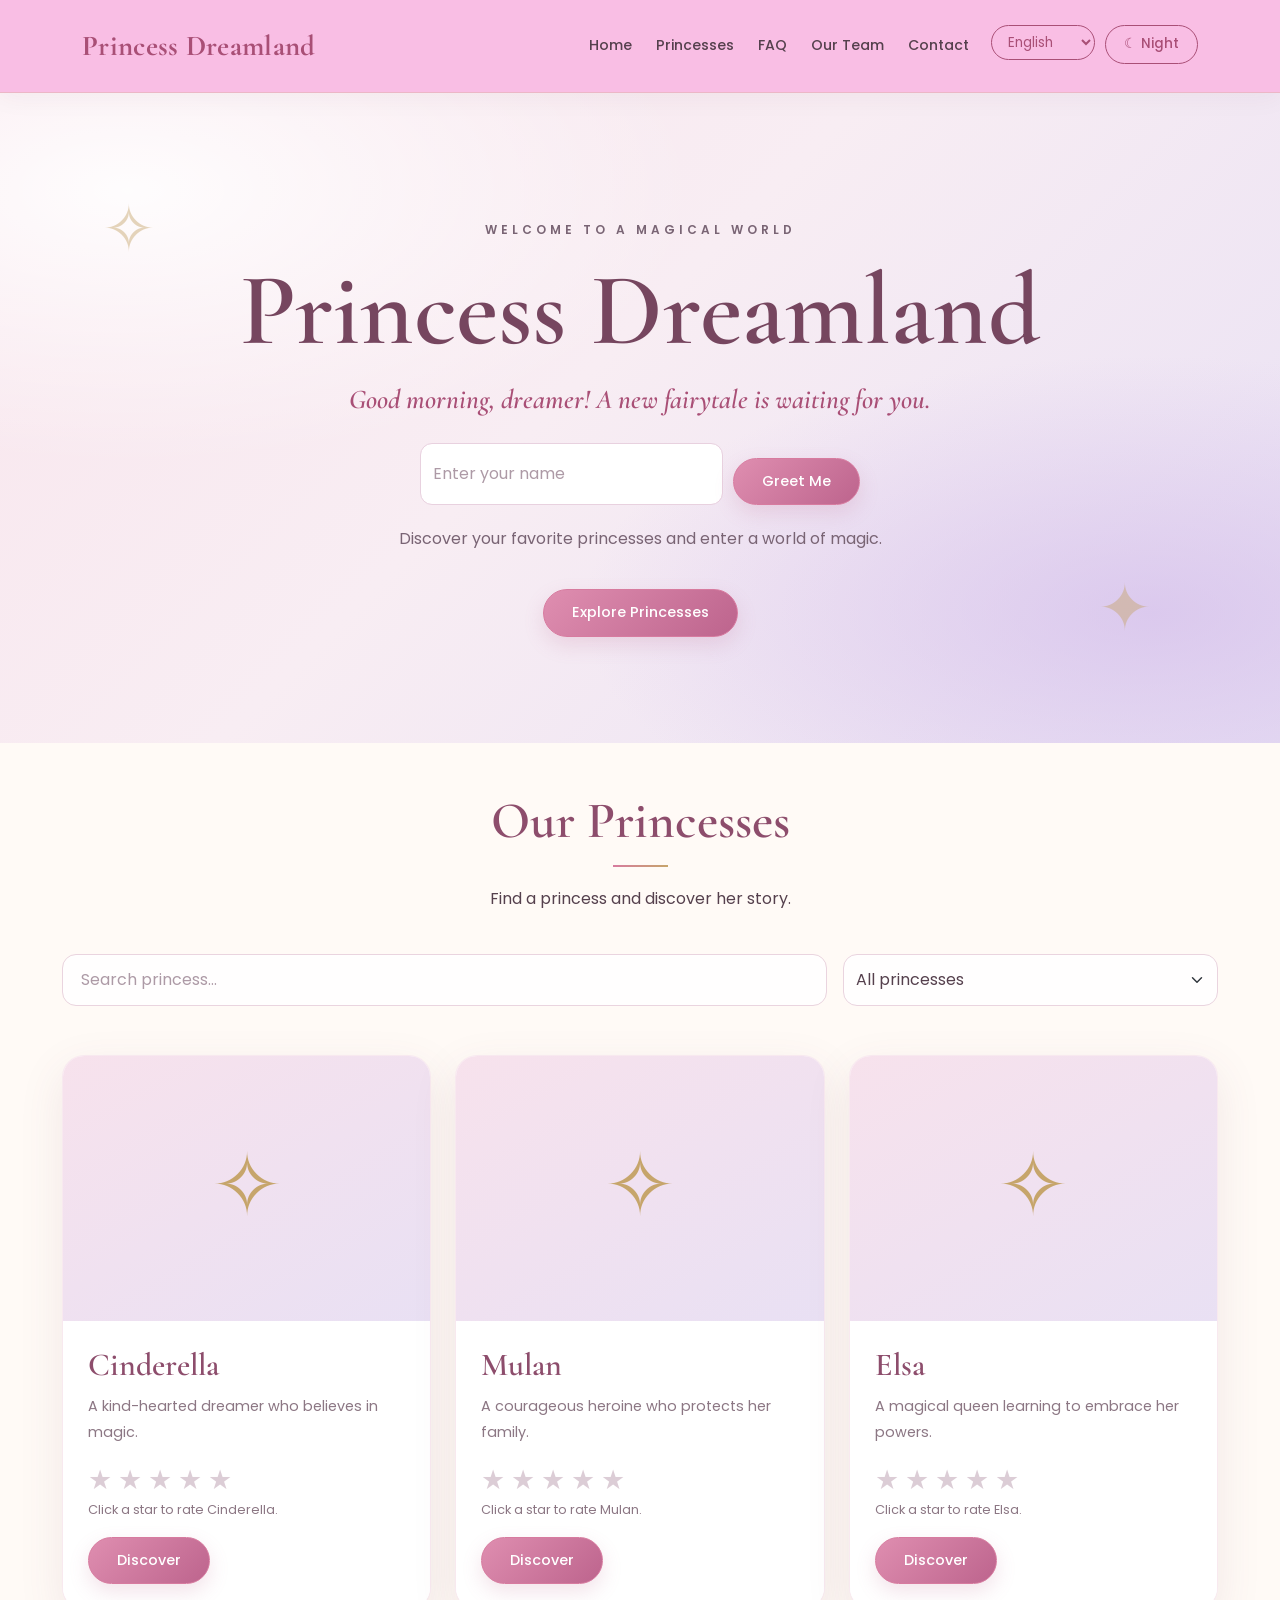
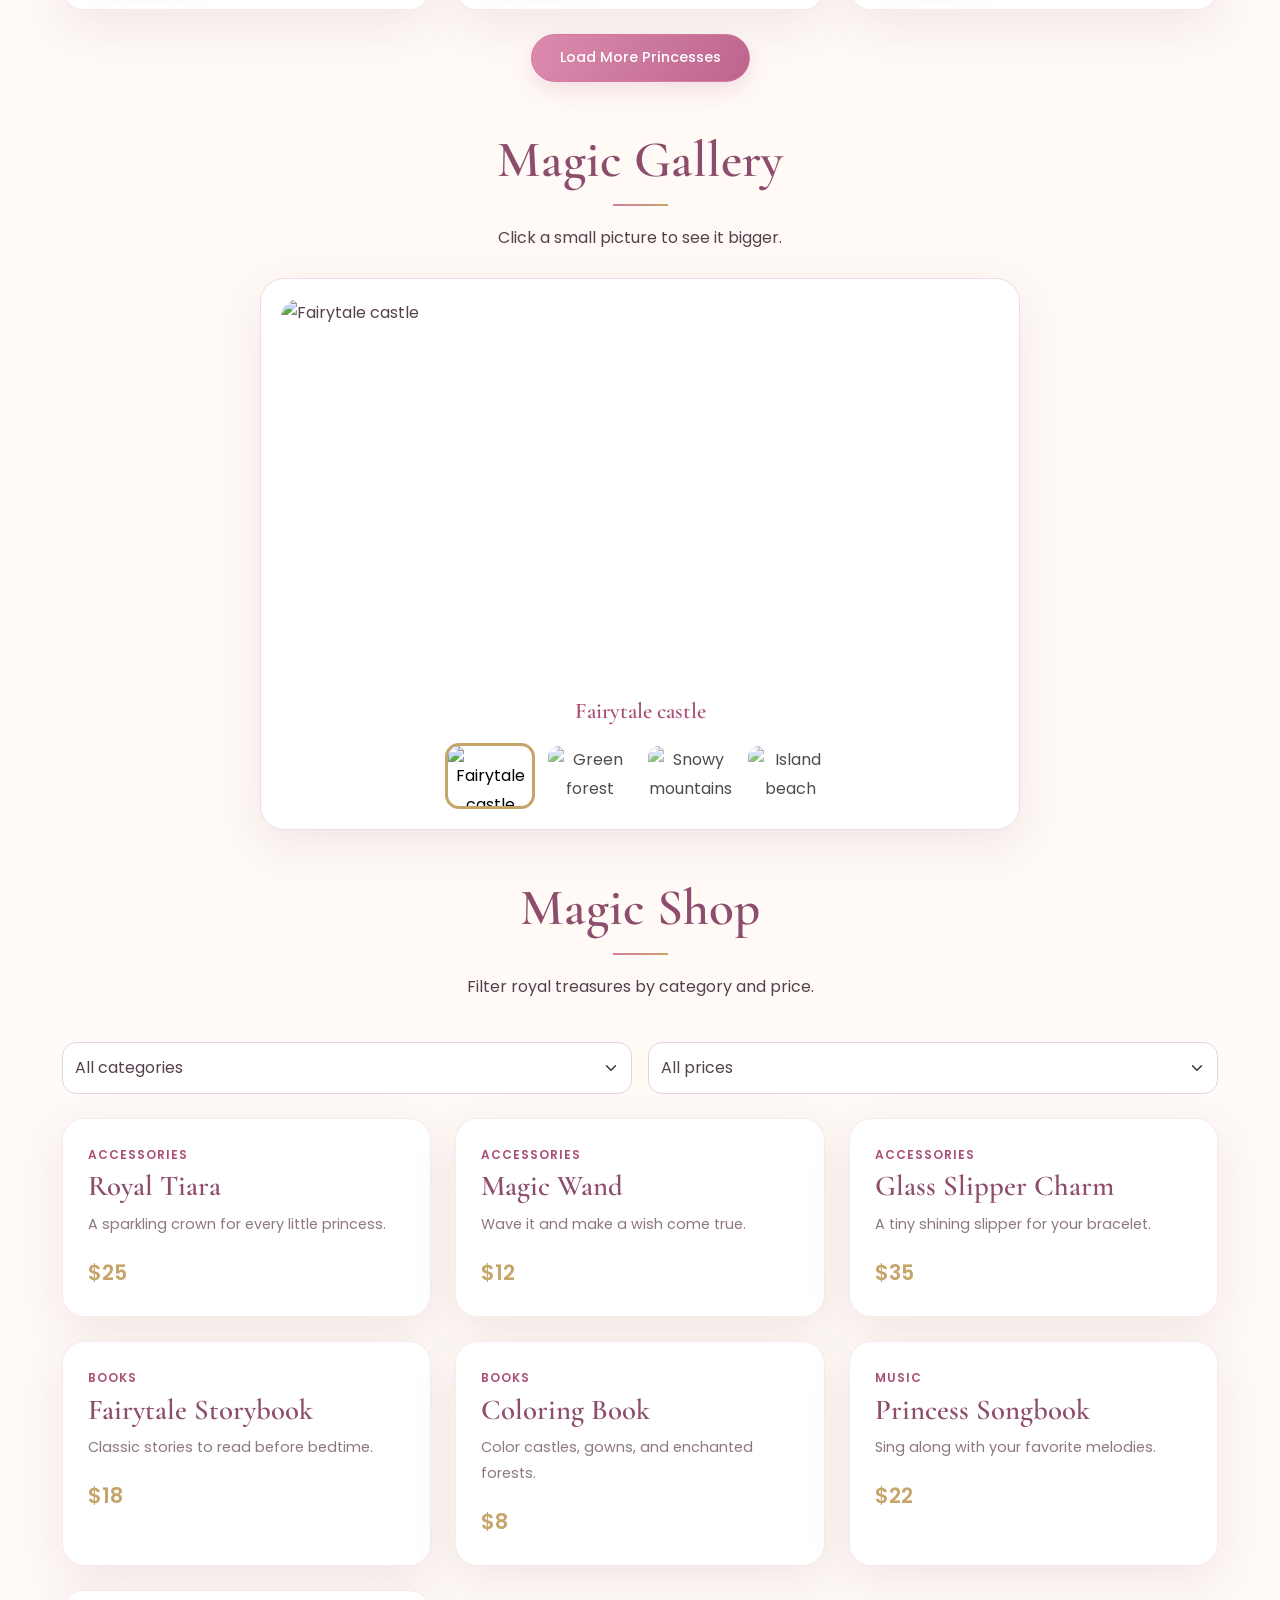
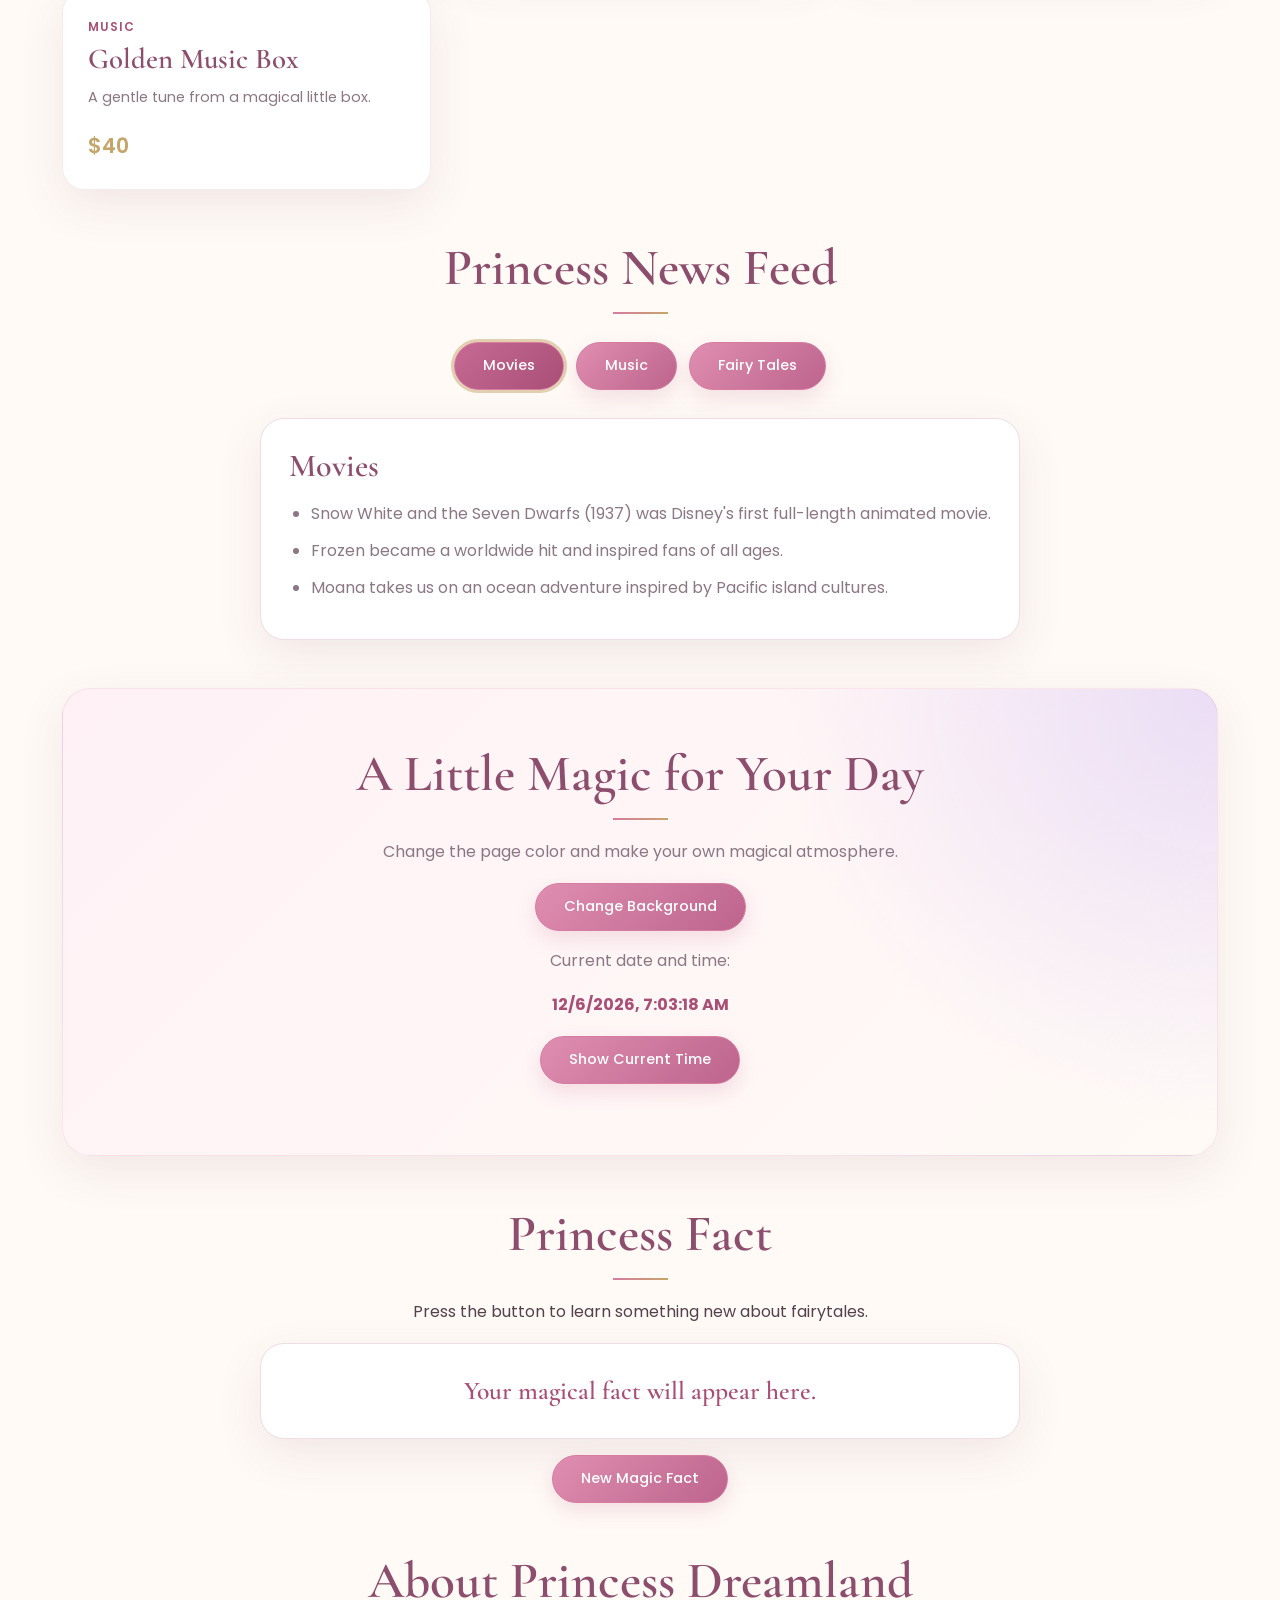
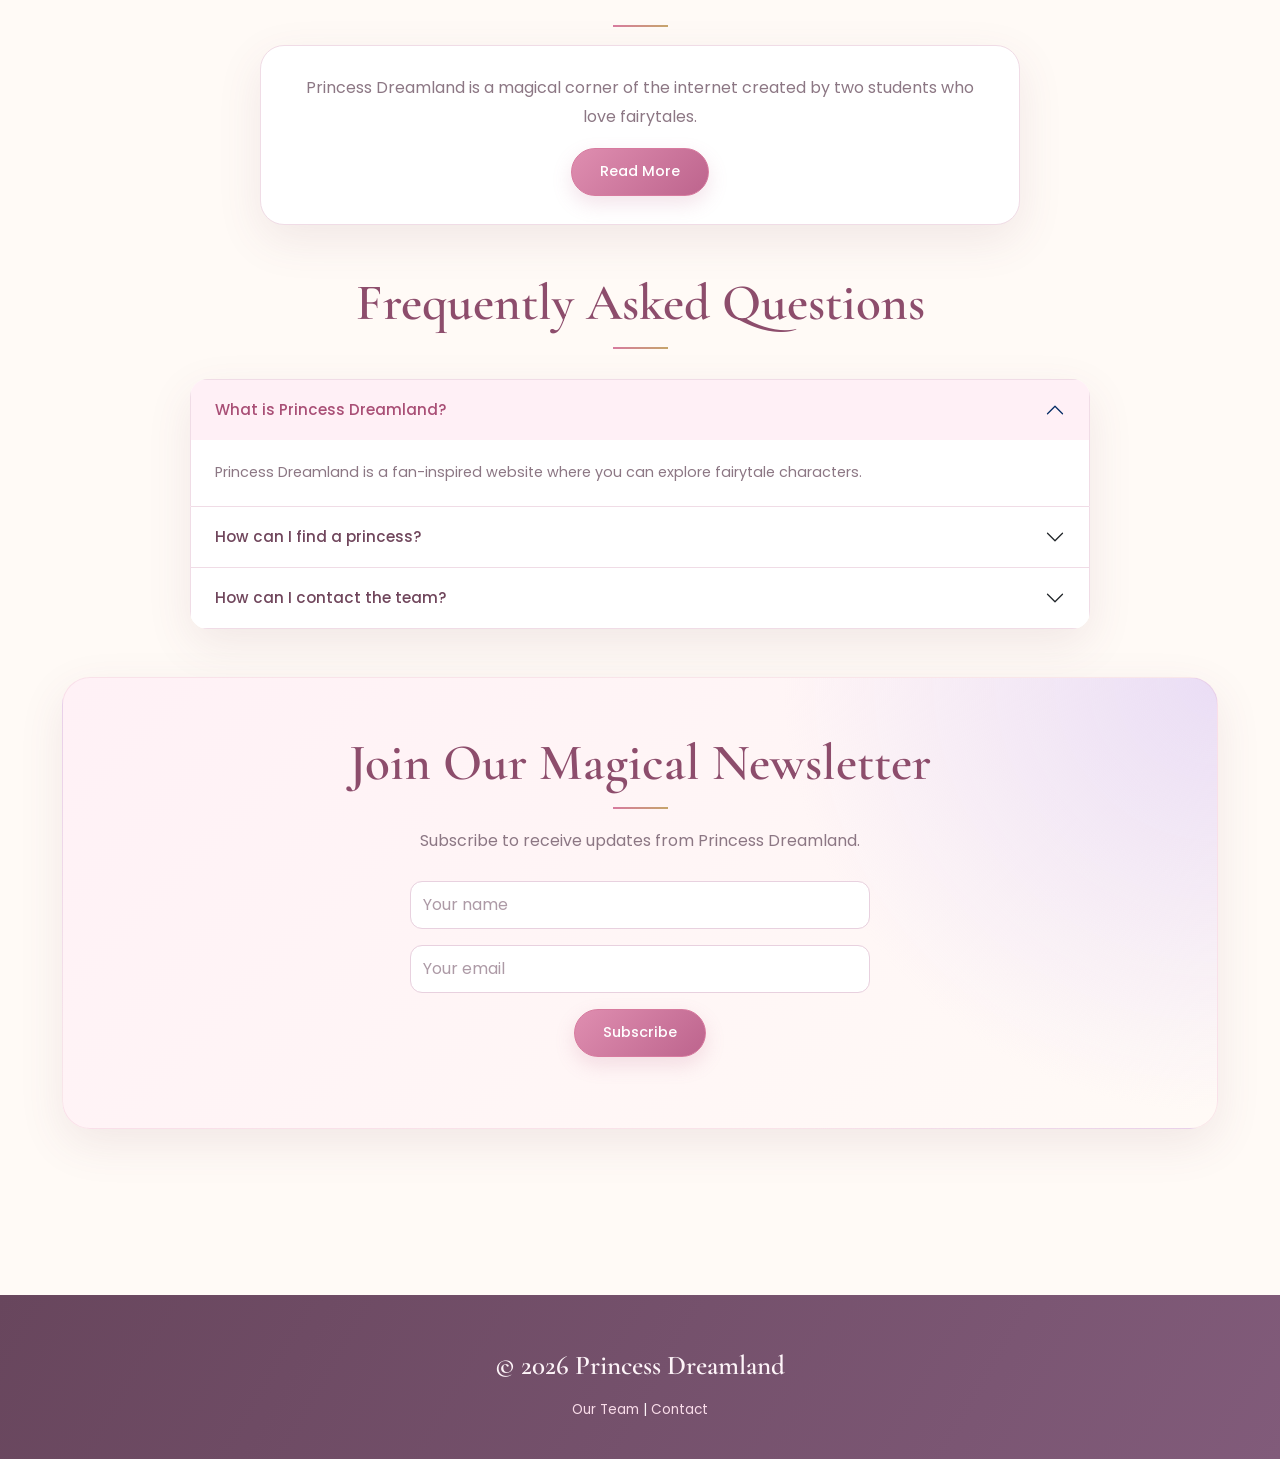
==== index.html @ edc5e309 "Add all files" ====
<!DOCTYPE html>
<html lang="en">
<head>
  <meta charset="UTF-8">
  <meta name="viewport" content="width=device-width, initial-scale=1.0">
  <title>Princess Dreamland</title>

  <link href="https://cdn.jsdelivr.net/npm/bootstrap@5.3.3/dist/css/bootstrap.min.css" rel="stylesheet">
  <link rel="stylesheet" href="style.css">
</head>
<body>
  <nav class="navbar navbar-expand-lg navbar-dark princess-nav">
    <div class="container">
      <a class="navbar-brand" href="index.html">Princess Dreamland</a>
      <button class="navbar-toggler" type="button" data-bs-toggle="collapse" data-bs-target="#mainNav">
        <span class="navbar-toggler-icon"></span>
      </button>
      <div class="collapse navbar-collapse" id="mainNav">
        <ul class="navbar-nav ms-auto">
          <li class="nav-item"><a class="nav-link" href="#home" data-i18n="nav_home">Home</a></li>
          <li class="nav-item"><a class="nav-link" href="#princesses" data-i18n="nav_princesses">Princesses</a></li>
          <li class="nav-item"><a class="nav-link" href="#faq" data-i18n="nav_faq">FAQ</a></li>
          <li class="nav-item"><a class="nav-link" href="team.html" data-i18n="nav_team">Our Team</a></li>
          <li class="nav-item"><a class="nav-link" href="contact.html" data-i18n="nav_contact">Contact</a></li>
          <li class="nav-item"><select id="languageSelect" class="lang-select" aria-label="Choose language">
            <option value="en">English</option>
            <option value="ru">Русский</option>
            <option value="kk">Қазақша</option>
          </select></li>
          <li class="nav-item"><button id="themeToggle" class="theme-btn" type="button" aria-label="Switch between day and night theme">&#9790; Night</button></li>
        </ul>
      </div>
    </div>
  </nav>

  <header id="home" class="hero text-center">
    <div class="container">
      <p class="hero-small" data-i18n="hero_small">WELCOME TO A MAGICAL WORLD</p>
      <h1>Princess Dreamland</h1>
      <p id="greeting" class="greeting"></p>
      <form id="nameForm" class="name-form">
        <input id="nameInput" class="form-control" type="text" maxlength="20" placeholder="Enter your name" data-i18n-placeholder="name_placeholder" aria-label="Your name">
        <button type="submit" class="btn pink-btn" data-i18n="name_button">Greet Me</button>
      </form>
      <p data-i18n="hero_text">Discover your favorite princesses and enter a world of magic.</p>
      <a href="#princesses" class="btn pink-btn" data-i18n="hero_btn">Explore Princesses</a>
    </div>
  </header>

  <main class="container py-5">
    <section id="princesses" class="mb-5">
      <h2 class="section-title text-center" data-i18n="princesses_title">Our Princesses</h2>
      <p class="text-center" data-i18n="princesses_text">Find a princess and discover her story.</p>

      <div class="row g-3 my-4">
        <div class="col-md-8">
          <input id="searchInput" class="form-control" type="text" placeholder="Search princess..." data-i18n-placeholder="search_placeholder">
        </div>
        <div class="col-md-4">
          <select id="categoryFilter" class="form-select">
            <option value="all" data-i18n="filter_all">All princesses</option>
            <option value="classic" data-i18n="filter_classic">Classic</option>
            <option value="brave" data-i18n="filter_brave">Brave</option>
            <option value="magical" data-i18n="filter_magical">Magical</option>
          </select>
        </div>
      </div>

      <div class="row g-4" id="princessList"></div>

      <p id="noResults" class="text-center mt-4" hidden>No princesses found. Try another search.</p>

      <div class="text-center mt-4">
        <button id="loadMoreBtn" class="btn pink-btn" type="button" data-i18n="load_more">Load More Princesses</button>
        <p id="loadMessage" class="mt-3" aria-live="polite"></p>
      </div>
    </section>


    <section id="gallery" class="my-5">
      <h2 class="section-title text-center" data-i18n="gallery_title">Magic Gallery</h2>
      <p class="text-center" data-i18n="gallery_text">Click a small picture to see it bigger.</p>
      <div class="gallery-box mx-auto">
        <img id="mainImage" class="main-image" src="https://images.unsplash.com/photo-1518709268805-4e9042af9f23?auto=format&fit=crop&w=1000&q=80" alt="Fairytale castle">
        <p id="mainCaption" class="gallery-caption">Fairytale castle</p>
        <div class="thumbnails">
          <button type="button" class="thumb-btn active" data-full="https://images.unsplash.com/photo-1518709268805-4e9042af9f23?auto=format&fit=crop&w=1000&q=80" data-caption="Fairytale castle"><img src="https://images.unsplash.com/photo-1518709268805-4e9042af9f23?auto=format&fit=crop&w=200&q=80" alt="Fairytale castle thumbnail"></button>
          <button type="button" class="thumb-btn" data-full="https://images.unsplash.com/photo-1511497584788-876760111969?auto=format&fit=crop&w=1000&q=80" data-caption="Enchanted green forest"><img src="https://images.unsplash.com/photo-1511497584788-876760111969?auto=format&fit=crop&w=200&q=80" alt="Green forest thumbnail"></button>
          <button type="button" class="thumb-btn" data-full="https://images.unsplash.com/photo-1519681393784-d120267933ba?auto=format&fit=crop&w=1000&q=80" data-caption="Snowy mountains of the ice kingdom"><img src="https://images.unsplash.com/photo-1519681393784-d120267933ba?auto=format&fit=crop&w=200&q=80" alt="Snowy mountains thumbnail"></button>
          <button type="button" class="thumb-btn" data-full="https://images.unsplash.com/photo-1507525428034-b723cf961d3e?auto=format&fit=crop&w=1000&q=80" data-caption="A sunny island beach"><img src="https://images.unsplash.com/photo-1507525428034-b723cf961d3e?auto=format&fit=crop&w=200&q=80" alt="Island beach thumbnail"></button>
        </div>
      </div>
    </section>

    <section id="shop" class="my-5">
      <h2 class="section-title text-center" data-i18n="shop_title">Magic Shop</h2>
      <p class="text-center" data-i18n="shop_text">Filter royal treasures by category and price.</p>
      <div class="row g-3 my-4">
        <div class="col-md-6">
          <select id="productCategory" class="form-select" aria-label="Product category">
            <option value="all" data-i18n="shop_cat_all">All categories</option>
            <option value="accessories" data-i18n="shop_cat_acc">Accessories</option>
            <option value="books" data-i18n="shop_cat_books">Books</option>
            <option value="music" data-i18n="shop_cat_music">Music</option>
          </select>
        </div>
        <div class="col-md-6">
          <select id="productPrice" class="form-select" aria-label="Product price">
            <option value="all" data-i18n="shop_price_all">All prices</option>
            <option value="low" data-i18n="shop_price_low">Under $15</option>
            <option value="mid" data-i18n="shop_price_mid">$15 - $30</option>
            <option value="high" data-i18n="shop_price_high">Over $30</option>
          </select>
        </div>
      </div>
      <div class="row g-4" id="productList"></div>
      <p id="noProducts" class="text-center mt-4" hidden>No treasures found. Try another filter.</p>
    </section>

    <section id="news" class="my-5">
      <h2 class="section-title text-center" data-i18n="news_title">Princess News Feed</h2>
      <div class="news-buttons text-center my-4">
        <button type="button" class="btn pink-btn news-btn" data-category="movies" data-i18n="news_movies">Movies</button>
        <button type="button" class="btn pink-btn news-btn" data-category="music" data-i18n="news_music">Music</button>
        <button type="button" class="btn pink-btn news-btn" data-category="tales" data-i18n="news_tales">Fairy Tales</button>
      </div>
      <div class="news-box mx-auto">
        <h3 id="newsHeading" class="news-heading"></h3>
        <ul id="newsList" class="news-list"></ul>
      </div>
    </section>

    <section class="feature-section text-center my-5">
      <h2 class="section-title" data-i18n="feature_title">A Little Magic for Your Day</h2>
      <p data-i18n="feature_text">Change the page color and make your own magical atmosphere.</p>
      <button id="changeBgBtn" class="btn pink-btn" data-i18n="bg_btn">Change Background</button>
      <p class="mt-3" data-i18n="datetime_label">Current date and time:</p>
      <p id="dateTime" class="fw-bold"></p>
      <button id="timeBtn" class="btn pink-btn" type="button" data-i18n="time_btn">Show Current Time</button>
      <p id="timeDisplay" class="fw-bold mt-3" aria-live="polite"></p>
    </section>


    <section id="facts" class="my-5 text-center">
      <h2 class="section-title" data-i18n="fact_title">Princess Fact</h2>
      <p data-i18n="fact_text">Press the button to learn something new about fairytales.</p>
      <div class="fact-box mx-auto">
        <p id="factArea" class="fact-text">Your magical fact will appear here.</p>
      </div>
      <button id="factBtn" class="btn pink-btn mt-3" type="button" data-i18n="fact_btn">New Magic Fact</button>
    </section>

    <section id="about" class="my-5 text-center">
      <h2 class="section-title" data-i18n="about_title">About Princess Dreamland</h2>
      <div class="about-box mx-auto">
        <p data-i18n="about_text">Princess Dreamland is a magical corner of the internet created by two students who love fairytales.</p>
        <p id="moreText" class="more-text" data-i18n="about_more">We built this website to practice HTML, CSS, and JavaScript. Every page is designed to feel like a storybook, with ratings, sounds, animations, and surprises waiting for you.</p>
        <button id="readMoreBtn" class="btn pink-btn" type="button" data-i18n="readmore_more">Read More</button>
      </div>
    </section>

    <section id="faq" class="my-5">
      <h2 class="section-title text-center mb-4" data-i18n="faq_title">Frequently Asked Questions</h2>
      <div class="accordion" id="faqAccordion">
        <div class="accordion-item">
          <h3 class="accordion-header">
            <button class="accordion-button" type="button" data-bs-toggle="collapse" data-bs-target="#answer1">
              <span data-i18n="faq_q1">What is Princess Dreamland?</span>
            </button>
          </h3>
          <div id="answer1" class="accordion-collapse collapse show" data-bs-parent="#faqAccordion">
            <div class="accordion-body" data-i18n="faq_a1">Princess Dreamland is a fan-inspired website where you can explore fairytale characters.</div>
          </div>
        </div>
        <div class="accordion-item">
          <h3 class="accordion-header">
            <button class="accordion-button collapsed" type="button" data-bs-toggle="collapse" data-bs-target="#answer2">
              <span data-i18n="faq_q2">How can I find a princess?</span>
            </button>
          </h3>
          <div id="answer2" class="accordion-collapse collapse" data-bs-parent="#faqAccordion">
            <div class="accordion-body" data-i18n="faq_a2">Use the search box or choose a category from the filter.</div>
          </div>
        </div>
        <div class="accordion-item">
          <h3 class="accordion-header">
            <button class="accordion-button collapsed" type="button" data-bs-toggle="collapse" data-bs-target="#answer3">
              <span data-i18n="faq_q3">How can I contact the team?</span>
            </button>
          </h3>
          <div id="answer3" class="accordion-collapse collapse" data-bs-parent="#faqAccordion">
            <div class="accordion-body" data-i18n="faq_a3">Visit our Contact page and fill out the contact form.</div>
          </div>
        </div>
      </div>
    </section>

    <section class="subscribe-section text-center my-5">
      <h2 class="section-title" data-i18n="newsletter_title">Join Our Magical Newsletter</h2>
      <p data-i18n="newsletter_text">Subscribe to receive updates from Princess Dreamland.</p>
      <form id="signupForm" class="form-box mx-auto">
        <div class="mb-3">
          <input id="signupName" class="form-control" type="text" placeholder="Your name" data-i18n-placeholder="signup_name" required>
        </div>
        <div class="mb-3">
          <input id="signupEmail" class="form-control" type="email" placeholder="Your email" data-i18n-placeholder="signup_email" required>
        </div>
        <button type="submit" class="btn pink-btn" data-i18n="subscribe_btn">Subscribe</button>
        <p id="signupMessage" class="mt-3" aria-live="polite"></p>
      </form>
    </section>
  </main>

  <footer class="site-footer text-center">
    <p>© 2026 Princess Dreamland</p>
    <p><a href="team.html">Our Team</a> | <a href="contact.html">Contact</a></p>
  </footer>

  <div class="modal fade" id="princessModal" tabindex="-1" aria-hidden="true">
    <div class="modal-dialog modal-dialog-centered">
      <div class="modal-content">
        <div class="modal-header">
          <h2 class="modal-title fs-5" id="modalTitle">Princess</h2>
          <button type="button" class="btn-close" data-bs-dismiss="modal" aria-label="Close"></button>
        </div>
        <div class="modal-body" id="modalStory"></div>
        <div class="modal-footer">
          <button type="button" class="btn pink-btn" data-bs-dismiss="modal">Close</button>
        </div>
      </div>
    </div>
  </div>

  <script src="https://cdn.jsdelivr.net/npm/bootstrap@5.3.3/dist/js/bootstrap.bundle.min.js"></script>
  <script src="script.js"></script>
</body>
</html>
---- style.css ----
@import url('https://fonts.googleapis.com/css2?family=Cormorant+Garamond:wght@400;500;600;700&family=Poppins:wght@300;400;500;600;700&display=swap');

/* =========================
   1. COLORS AND BASIC STYLE
========================= */

:root {
  --pink: #d77b9f;
  --pink-dark: #a94f76;
  --pink-light: #f8e5ed;
  --lavender: #e9e2f5;
  --cream: #fffaf6;
  --gold: #c6a56b;
  --text: #55404d;
  --muted: #8c7784;
  --white: #ffffff;
  --shadow: 0 15px 45px rgba(116, 67, 91, 0.10);
  --shadow-hover: 0 22px 55px rgba(116, 67, 91, 0.18);
}

* {
  box-sizing: border-box;
}

html {
  scroll-behavior: smooth;
  scroll-padding-top: 85px;
}

body {
  margin: 0;
  font-family: 'Poppins', sans-serif;
  color: var(--text);
  background: var(--cream);
  line-height: 1.8;
  overflow-x: hidden;
  transition: background-color 0.4s ease, color 0.4s ease;
}

h1,
h2,
h3,
.navbar-brand {
  font-family: 'Cormorant Garamond', serif;
}

h1,
h2,
h3,
p {
  overflow-wrap: break-word;
}

a {
  transition: color 0.3s ease;
}

/* =========================
   2. NAVIGATION
========================= */

.princess-nav {
  position: sticky;
  top: 0;
  z-index: 1000;
  padding: 15px 0;
  background: rgba(249, 188, 227, 0.96);
  border-bottom: 1px solid rgba(198, 165, 107, 0.25);
  box-shadow: 0 4px 25px rgba(80, 48, 67, 0.05);
  backdrop-filter: blur(15px);
}

.princess-nav .navbar-brand {
  color: var(--pink-dark);
  font-size: 1.8rem;
  font-weight: 700;
  letter-spacing: 0.3px;
}

.princess-nav .navbar-brand:hover {
  color: var(--gold);
}

.princess-nav .nav-link {
  position: relative;
  margin: 0 7px;
  padding: 8px 5px !important;
  color: var(--text);
  font-size: 0.88rem;
  font-weight: 500;
}

.princess-nav .nav-link::after {
  position: absolute;
  bottom: 0;
  left: 50%;
  width: 0;
  height: 2px;
  content: "";
  background: var(--gold);
  transition: all 0.3s ease;
  transform: translateX(-50%);
}

.princess-nav .nav-link:hover,
.princess-nav .nav-link.active {
  color: var(--pink-dark);
}

.princess-nav .nav-link:hover::after,
.princess-nav .nav-link.active::after {
  width: 75%;
}

.princess-nav .navbar-toggler {
  border-color: var(--pink);
}

.princess-nav .navbar-toggler:focus {
  box-shadow: 0 0 0 3px rgba(215, 123, 159, 0.2);
}

/* =========================
   3. HOME HERO
========================= */

.hero {
  position: relative;
  display: flex;
  min-height: 590px;
  align-items: center;
  justify-content: center;
  padding: 100px 20px;
  overflow: hidden;
  color: var(--text);
  background:
    radial-gradient(ellipse at 10% 15%, rgba(255, 255, 255, 0.9), transparent 35%),
    radial-gradient(ellipse at 90% 80%, rgba(210, 187, 234, 0.65), transparent 35%),
    linear-gradient(135deg, #f9e6ed 0%, #f8edf3 45%, #e8e0f4 100%);
}

.hero::before,
.hero::after {
  position: absolute;
  z-index: 0;
  color: rgba(198, 165, 107, 0.45);
  font-size: 4rem;
  pointer-events: none;
}

.hero::before {
  top: 12%;
  left: 8%;
  content: "✧";
  animation: float 5s ease-in-out infinite;
}

.hero::after {
  right: 10%;
  bottom: 12%;
  content: "✦";
  animation: float 6s ease-in-out infinite reverse;
}

.hero .container {
  position: relative;
  z-index: 1;
  max-width: 900px;
}

.hero-small {
  margin-bottom: 15px;
  color: var(--pink-dark);
  font-family: 'Poppins', sans-serif;
  font-size: 0.75rem !important;
  font-weight: 600;
  letter-spacing: 4px;
  text-transform: uppercase;
}

.hero h1 {
  margin: 15px 0;
  color: #76465f;
  font-size: clamp(3.5rem, 8vw, 6.8rem);
  font-weight: 600;
  line-height: 0.98;
}

.hero p {
  max-width: 650px;
  margin: 20px auto;
  color: #796474;
  font-size: 1rem;
}

.hero .pink-btn {
  margin-top: 15px;
}

/* =========================
   4. OTHER PAGE HEROES
========================= */

.subpage-hero {
  position: relative;
  padding: 85px 20px;
  overflow: hidden;
  background:
    radial-gradient(circle at 15% 20%, #ffffff 0%, transparent 25%),
    linear-gradient(135deg, #f8e2ec, #eee5f8);
}

.subpage-hero::after {
  position: absolute;
  right: 7%;
  bottom: -45px;
  color: rgba(198, 165, 107, 0.25);
  font-size: 11rem;
  content: "✧";
}

.subpage-hero .container {
  position: relative;
  z-index: 1;
}

.subpage-hero h1 {
  margin-bottom: 12px;
  color: #76465f;
  font-size: clamp(3rem, 7vw, 5rem);
  font-weight: 600;
}

.subpage-hero p {
  color: var(--muted);
}

/* =========================
   5. SECTION HEADINGS
========================= */

.section-title {
  position: relative;
  margin-bottom: 18px;
  color: #8d4d6c;
  font-size: clamp(2.2rem, 4vw, 3.3rem);
  font-weight: 600;
  text-align: center;
}

.section-title::after {
  display: block;
  width: 55px;
  height: 2px;
  margin: 13px auto 0;
  content: "";
  background: linear-gradient(90deg, var(--pink), var(--gold));
}

main.container {
  max-width: 1180px;
}

/* =========================
   6. BUTTONS
========================= */

.pink-btn {
  display: inline-block;
  padding: 12px 28px;
  border: 1px solid var(--pink);
  border-radius: 40px;
  color: var(--white);
  background: linear-gradient(135deg, #df8eb0, #bd648d);
  box-shadow: 0 8px 20px rgba(189, 100, 141, 0.18);
  font-family: 'Poppins', sans-serif;
  font-size: 0.9rem;
  font-weight: 500;
  text-decoration: none;
  transition: transform 0.3s ease, box-shadow 0.3s ease,
    background 0.3s ease;
}

.pink-btn:hover {
  border-color: var(--pink-dark);
  color: var(--white);
  background: linear-gradient(135deg, #c66a94, #a94f76);
  box-shadow: 0 12px 25px rgba(169, 79, 118, 0.25);
  transform: translateY(-3px);
}

.pink-btn:focus-visible,
a:focus-visible {
  outline: 3px solid var(--gold);
  outline-offset: 4px;
}

.btn-outline-secondary {
  border-radius: 40px;
  padding: 11px 25px;
}

/* =========================
   7. PRINCESS CARDS
========================= */

#princessList {
  margin-top: 25px;
}

.princess-card[hidden] {
  display: none !important;
}

.princess-card .card {
  height: 100%;
  overflow: hidden;
  border: 1px solid rgba(215, 123, 159, 0.17);
  border-radius: 22px;
  background: var(--white);
  box-shadow: var(--shadow);
  transition: transform 0.35s ease, box-shadow 0.35s ease;
}

.princess-card .card:hover {
  box-shadow: var(--shadow-hover);
  transform: translateY(-9px);
}

.princess-card .card-img-top {
  width: 100%;
  height: 265px;
  object-fit: cover;
  transition: transform 0.6s ease;
}

.princess-card .card:hover .card-img-top {
  transform: scale(1.05);
}

.princess-card .card-body {
  position: relative;
  z-index: 1;
  padding: 25px;
  background: var(--white);
}

.princess-card .card-title {
  margin-bottom: 10px;
  color: #8d4d6c;
  font-size: 2rem;
  font-weight: 600;
}

.princess-card .card-text {
  margin-bottom: 20px;
  color: var(--muted);
  font-size: 0.9rem;
  line-height: 1.8;
}

#searchInput,
#categoryFilter {
  min-height: 52px;
  border: 1px solid #ead4df;
  border-radius: 14px;
  background-color: rgba(255, 255, 255, 0.9);
}

#searchInput {
  padding-left: 18px;
}

#searchInput::placeholder {
  color: #ad9aa6;
}

#searchInput:focus,
#categoryFilter:focus {
  border-color: var(--pink);
  box-shadow: 0 0 0 4px rgba(215, 123, 159, 0.12);
}

#noResults {
  padding: 25px;
  border-radius: 16px;
  color: var(--pink-dark);
  background: var(--pink-light);
}

/* =========================
   8. FEATURE AND NEWSLETTER
========================= */

.feature-section,
.subscribe-section {
  position: relative;
  padding: 55px 25px;
  overflow: hidden;
  border: 1px solid rgba(215, 123, 159, 0.15);
  border-radius: 28px;
  background:
    radial-gradient(circle at 100% 0%, rgba(229, 215, 245, 0.8), transparent 35%),
    linear-gradient(135deg, #fff1f6, #fffaf6);
  box-shadow: var(--shadow);
}

.feature-section > *,
.subscribe-section > * {
  position: relative;
  z-index: 1;
}

.feature-section p,
.subscribe-section p {
  color: var(--muted);
}

#dateTime {
  margin-top: 15px;
  color: var(--pink-dark);
  font-size: 1rem;
  font-weight: 600;
}

.form-box {
  max-width: 460px;
  margin-top: 25px;
}

.form-control,
.form-select {
  min-height: 48px;
  border: 1px solid #e8d1df;
  border-radius: 12px;
  color: var(--text);
  background-color: #fff;
}

textarea.form-control {
  min-height: 130px;
}

.form-control::placeholder {
  color: #ad9aa6;
}

.form-control:focus,
.form-select:focus {
  border-color: var(--pink);
  box-shadow: 0 0 0 4px rgba(215, 123, 159, 0.13);
}

#signupMessage,
#contactFeedback {
  font-size: 0.9rem;
  font-weight: 500;
}

/* =========================
   9. FAQ ACCORDION
========================= */

#faq {
  max-width: 900px;
  margin-right: auto;
  margin-left: auto;
}

.accordion {
  margin-top: 30px;
  overflow: hidden;
  border-radius: 18px;
  box-shadow: var(--shadow);
}

.accordion-item {
  border: 1px solid #f0dce6;
  background: #fff;
}

.accordion-button {
  padding: 20px 24px;
  color: #70465c;
  background: #fff;
  font-family: 'Poppins', sans-serif;
  font-size: 0.95rem;
  font-weight: 500;
}

.accordion-button:not(.collapsed) {
  color: var(--pink-dark);
  background: #fff0f6;
  box-shadow: none;
}

.accordion-button:focus {
  border-color: var(--pink);
  box-shadow: 0 0 0 3px rgba(215, 123, 159, 0.12);
}

.accordion-body {
  padding: 20px 24px;
  color: var(--muted);
  font-size: 0.9rem;
}

/* =========================
   10. MODAL WINDOW
========================= */

.modal-content {
  overflow: hidden;
  border: 1px solid rgba(198, 165, 107, 0.3);
  border-radius: 22px;
  box-shadow: 0 25px 80px rgba(70, 42, 61, 0.2);
}

.modal-header {
  padding: 20px 25px;
  border-bottom: 1px solid #f1dce6;
  background: #fff1f6;
}

.modal-title {
  color: var(--pink-dark);
  font-size: 1.8rem;
  font-weight: 600;
}

.modal-body {
  padding: 28px 25px;
  color: var(--muted);
}

.modal-footer {
  border-top: 1px solid #f1dce6;
  background: #fffafc;
}

/* =========================
   11. OUR TEAM
========================= */

.team-card {
  overflow: hidden;
  border: 1px solid #f0dce6;
  border-radius: 24px;
  background: white;
  box-shadow: var(--shadow);
  transition: transform 0.35s ease, box-shadow 0.35s ease;
}

.team-card:hover {
  box-shadow: var(--shadow-hover);
  transform: translateY(-8px);
}

.team-photo {
  width: 100%;
  height: 330px;
  object-fit: cover;
  transition: transform 0.5s ease;
}

.team-card:hover .team-photo {
  transform: scale(1.03);
}

.team-card .card-body {
  padding: 28px 22px;
}

.team-card .card-title {
  margin-bottom: 5px;
  color: #8d4d6c;
  font-size: 2.1rem;
  font-weight: 600;
}

.team-role {
  margin-bottom: 14px;
  color: var(--pink-dark);
  font-size: 0.85rem;
  font-weight: 600;
  letter-spacing: 1px;
  text-transform: uppercase;
}

.team-card .card-body p:last-child {
  color: var(--muted);
  font-size: 0.9rem;
}

/* =========================
   12. CONTACT PAGE
========================= */

.contact-box {
  padding: 35px;
  border: 1px solid #f0dce6;
  border-radius: 24px;
  background: white;
  box-shadow: var(--shadow);
}

.contact-box .section-title {
  font-size: 2.5rem;
  text-align: left;
}

.contact-box .section-title::after {
  margin-left: 0;
}

.contact-info {
  margin-top: 28px;
  padding: 25px;
  border: 1px solid rgba(215, 123, 159, 0.15);
  border-radius: 20px;
  background: linear-gradient(135deg, #fff0f6, #f3edfb);
}

.contact-info p {
  margin-bottom: 14px;
  font-size: 0.92rem;
}

.contact-info p:last-child {
  margin-bottom: 0;
}

.contact-info strong {
  color: var(--pink-dark);
}

/* =========================
   13. FOOTER
========================= */

.site-footer {
  margin-top: 70px;
  padding: 40px 15px 30px;
  color: #fdf4f8;
  background: linear-gradient(120deg, #68465d, #815b7a);
}

.site-footer p {
  margin: 7px;
  font-size: 0.85rem;
}

.site-footer p:first-child {
  font-family: 'Cormorant Garamond', serif;
  font-size: 1.7rem;
  font-weight: 600;
}

.site-footer a {
  color: #f9dce9;
  text-decoration: none;
}

.site-footer a:hover {
  color: #ffffff;
  text-decoration: underline;
}

/* =========================
   14. ANIMATIONS
========================= */

@keyframes float {
  0%, 100% {
    transform: translateY(0) rotate(0deg);
  }

  50% {
    transform: translateY(-15px) rotate(10deg);
  }
}

/* =========================
   15. RESPONSIVE DESIGN
========================= */

@media (min-width: 992px) {
  .hero {
    min-height: 650px;
  }
}

@media (max-width: 991px) {
  .princess-nav .nav-link {
    margin: 3px 0;
  }

  .theme-btn {
    margin: 8px 0 4px;
  }

  .princess-nav .nav-link::after {
    display: none;
  }

  .hero {
    min-height: 500px;
    padding: 80px 20px;
  }

  .hero h1 {
    line-height: 1.05;
  }
}

@media (max-width: 767px) {
  .hero {
    min-height: 430px;
    padding: 65px 18px;
  }

  .hero h1 {
    font-size: 3.5rem;
  }

  .hero p {
    font-size: 0.92rem;
  }

  .hero-small {
    font-size: 0.65rem !important;
    letter-spacing: 2px;
  }

  .subpage-hero {
    padding: 65px 18px;
  }

  .section-title {
    font-size: 2.5rem;
  }

  .princess-card .card-img-top {
    height: 250px;
  }

  .feature-section,
  .subscribe-section {
    padding: 38px 20px;
  }

  .contact-box {
    padding: 25px 20px;
  }

  .contact-box .section-title {
    font-size: 2.2rem;
  }

  .team-photo {
    height: 280px;
  }

  .site-footer {
    margin-top: 45px;
  }
}

@media (max-width: 400px) {
  .hero h1 {
    font-size: 2.8rem;
  }

  .princess-nav .navbar-brand {
    font-size: 1.45rem;
  }

  .pink-btn {
    padding: 10px 20px;
  }
}


/* =========================
   16. ASSIGNMENT 5 - NEW FEATURES
========================= */

/* Greeting in the hero section */
.hero .greeting {
  margin: 10px auto 0;
  color: var(--pink-dark);
  font-family: 'Cormorant Garamond', serif;
  font-size: 1.7rem;
  font-style: italic;
  font-weight: 600;
}

/* Day / Night button in the menu */
.theme-btn {
  margin-left: 10px;
  padding: 6px 18px;
  border: 1px solid var(--pink-dark);
  border-radius: 40px;
  color: var(--pink-dark);
  background: transparent;
  font-family: 'Poppins', sans-serif;
  font-size: 0.85rem;
  font-weight: 500;
  transition: background 0.3s ease, color 0.3s ease;
}

.theme-btn:hover {
  color: var(--white);
  background: var(--pink-dark);
}

.theme-btn:focus-visible {
  outline: 3px solid var(--gold);
  outline-offset: 3px;
}

/* Star rating */
.rating {
  display: flex;
  gap: 6px;
  margin-bottom: 4px;
}

.star {
  color: #dccdd6;
  font-size: 1.7rem;
  line-height: 1;
  cursor: pointer;
  transition: color 0.2s ease, transform 0.2s ease;
}

.star:hover {
  transform: scale(1.2);
}

.star.selected {
  color: var(--gold);
}

.star:focus-visible {
  outline: 2px solid var(--gold);
  outline-offset: 3px;
}

.rating-text {
  margin-bottom: 16px;
  color: var(--muted);
  font-size: 0.8rem;
}

/* Messages */
.msg-error {
  color: #d62839;
}

.msg-success {
  color: #2e8b57;
}

/* Multi-step contact form */
.step-indicator {
  margin-bottom: 18px;
  color: var(--pink-dark);
  font-size: 0.85rem;
  font-weight: 600;
  letter-spacing: 1px;
  text-transform: uppercase;
}

.form-step[hidden] {
  display: none;
}

.form-buttons {
  display: flex;
  flex-wrap: wrap;
  gap: 10px;
}

.form-buttons [hidden] {
  display: none;
}

/* Animations (started by JavaScript) */
@keyframes fadeUp {
  from {
    opacity: 0;
    transform: translateY(30px);
  }

  to {
    opacity: 1;
    transform: translateY(0);
  }
}

@keyframes starPop {
  0% {
    transform: scale(1);
  }

  50% {
    transform: scale(1.7) rotate(18deg);
  }

  100% {
    transform: scale(1);
  }
}

@keyframes buttonBounce {
  0%, 100% {
    transform: scale(1);
  }

  40% {
    transform: scale(0.92);
  }

  70% {
    transform: scale(1.06);
  }
}

@keyframes spinOnce {
  from {
    transform: rotate(0deg);
  }

  to {
    transform: rotate(360deg);
  }
}

.card-enter {
  animation: fadeUp 0.7s ease both;
}

.star.pop {
  animation: starPop 0.45s ease;
}

.btn-bounce {
  animation: buttonBounce 0.4s ease;
}

.theme-btn.spin {
  animation: spinOnce 0.5s ease;
}

/* =========================
   17. NIGHT THEME
========================= */

body.night {
  --muted: #bfaebb;
  --pink-light: #3a2a40;
  --shadow: 0 15px 45px rgba(0, 0, 0, 0.35);
  --shadow-hover: 0 22px 55px rgba(0, 0, 0, 0.5);
  color: #eadfe8;
  background: #1d1625;
}

.night .princess-nav {
  background: rgba(72, 41, 72, 0.96);
}

.night .princess-nav .navbar-brand,
.night .princess-nav .nav-link:hover,
.night .princess-nav .nav-link.active {
  color: #f5bfd8;
}

.night .princess-nav .nav-link {
  color: #f1dce8;
}

.night .theme-btn {
  border-color: #f5bfd8;
  color: #f5bfd8;
}

.night .theme-btn:hover {
  color: #3a2548;
  background: #f5bfd8;
}

.night .hero,
.night .subpage-hero {
  background:
    radial-gradient(ellipse at 10% 15%, rgba(120, 80, 140, 0.35), transparent 35%),
    linear-gradient(135deg, #2a1d33 0%, #241a2d 45%, #2f2445 100%);
}

.night .hero h1,
.night .subpage-hero h1 {
  color: #f6d6e5;
}

.night .hero p,
.night .subpage-hero p {
  color: #cdb8c6;
}

.night .hero .greeting,
.night .hero-small {
  color: #f0a8c8;
}

.night .section-title,
.night .princess-card .card-title,
.night .team-card .card-title {
  color: #f0b7d2;
}

.night .princess-card .card,
.night .princess-card .card-body,
.night .team-card,
.night .contact-box {
  border-color: rgba(240, 183, 210, 0.15);
  background: #2a2033;
}

.night .star {
  color: #5a4a63;
}

.night .star.selected {
  color: #f0c36d;
}

.night .feature-section,
.night .subscribe-section {
  border-color: rgba(240, 183, 210, 0.15);
  background:
    radial-gradient(circle at 100% 0%, rgba(110, 80, 150, 0.4), transparent 35%),
    linear-gradient(135deg, #2c2036, #241b2d);
}

.night .contact-info {
  border-color: rgba(240, 183, 210, 0.15);
  background: linear-gradient(135deg, #34253f, #2a2338);
}

.night .form-control,
.night .form-select,
.night #searchInput,
.night #categoryFilter {
  border-color: #4d3b58;
  color: #eadfe8;
  background-color: #2a2033;
}

.night .form-control::placeholder,
.night #searchInput::placeholder {
  color: #9a869a;
}

.night .form-label {
  color: #eadfe8;
}

.night #noResults {
  color: #f5bfd8;
  background: #3a2a40;
}

.night .accordion-item {
  border-color: #4d3b58;
  background: #2a2033;
}

.night .accordion-button {
  color: #eadfe8;
  background: #2a2033;
}

.night .accordion-button:not(.collapsed) {
  color: #f5bfd8;
  background: #382a44;
}

.night .accordion-button::after {
  filter: invert(1);
}

.night .modal-content {
  color: #eadfe8;
  background: #2a2033;
}

.night .modal-header,
.night .modal-footer {
  border-color: #4d3b58;
  background: #35263f;
}

.night .modal-title {
  color: #f5bfd8;
}

.night .btn-close {
  filter: invert(1);
}

.night .btn-outline-secondary {
  border-color: #b9a3b4;
  color: #eadfe8;
}

.night .btn-outline-secondary:hover {
  color: #2a2033;
  background: #eadfe8;
}

.night .msg-error {
  color: #ff8a98;
}

.night .msg-success {
  color: #7ee0a0;
}

.night .contact-info strong,
.night .step-indicator,
.night #dateTime {
  color: #f5bfd8;
}

.night .pink-btn:disabled {
  opacity: 0.5;
}


/* =========================
   18. ASSIGNMENT 5 - EXTRA FEATURES
========================= */

/* Language select in the menu */
.lang-select {
  margin-left: 10px;
  padding: 6px 12px;
  border: 1px solid var(--pink-dark);
  border-radius: 40px;
  color: var(--pink-dark);
  background: transparent;
  font-family: 'Poppins', sans-serif;
  font-size: 0.85rem;
  cursor: pointer;
}

.lang-select:focus-visible {
  outline: 3px solid var(--gold);
  outline-offset: 3px;
}

.lang-select option {
  color: var(--text);
  background: #fff;
}

/* Name form in the hero */
.name-form {
  display: flex;
  gap: 10px;
  max-width: 440px;
  margin: 18px auto 0;
}

.name-form .form-control {
  flex: 1;
}

/* Gallery */
.gallery-box {
  max-width: 760px;
  margin-top: 25px;
  padding: 20px;
  border: 1px solid #f0dce6;
  border-radius: 24px;
  background: var(--white);
  box-shadow: var(--shadow);
}

.main-image {
  display: block;
  width: 100%;
  height: 380px;
  border-radius: 18px;
  object-fit: cover;
  transition: opacity 0.25s ease, transform 0.25s ease;
}

.gallery-caption {
  margin: 12px 0;
  color: var(--pink-dark);
  font-family: 'Cormorant Garamond', serif;
  font-size: 1.4rem;
  font-weight: 600;
  text-align: center;
}

.thumbnails {
  display: flex;
  flex-wrap: wrap;
  gap: 10px;
  justify-content: center;
}

.thumb-btn {
  width: 90px;
  height: 66px;
  padding: 0;
  overflow: hidden;
  border: 3px solid transparent;
  border-radius: 14px;
  background: none;
  opacity: 0.7;
  transition: opacity 0.3s ease, border-color 0.3s ease, transform 0.3s ease;
}

.thumb-btn img {
  width: 100%;
  height: 100%;
  object-fit: cover;
}

.thumb-btn:hover {
  opacity: 1;
  transform: translateY(-3px);
}

.thumb-btn.active {
  border-color: var(--gold);
  opacity: 1;
}

.thumb-btn:focus-visible {
  outline: 3px solid var(--gold);
  outline-offset: 2px;
}

/* Shop */
.product-card {
  border: 1px solid rgba(215, 123, 159, 0.17);
  border-radius: 22px;
  background: var(--white);
  box-shadow: var(--shadow);
  transition: transform 0.35s ease, box-shadow 0.35s ease;
}

.product-card:hover {
  box-shadow: var(--shadow-hover);
  transform: translateY(-6px);
}

.product-card .card-body {
  padding: 25px;
}

.product-card .card-title {
  color: #8d4d6c;
  font-size: 1.8rem;
  font-weight: 600;
}

.product-card .card-text {
  color: var(--muted);
  font-size: 0.9rem;
}

.product-category {
  margin-bottom: 4px;
  color: var(--pink-dark);
  font-size: 0.75rem;
  font-weight: 600;
  letter-spacing: 1px;
  text-transform: uppercase;
}

.product-price {
  margin: 0;
  color: var(--gold);
  font-size: 1.3rem;
  font-weight: 600;
}

#productCategory,
#productPrice {
  min-height: 52px;
  border-radius: 14px;
}

#noProducts {
  padding: 25px;
  border-radius: 16px;
  color: var(--pink-dark);
  background: var(--pink-light);
}

/* News feed */
.news-buttons .btn {
  margin: 4px;
}

.news-btn.news-active {
  background: linear-gradient(135deg, #c66a94, #a94f76);
  box-shadow: 0 0 0 3px rgba(198, 165, 107, 0.5);
}

.news-box,
.fact-box,
.about-box {
  max-width: 760px;
  padding: 28px;
  border: 1px solid #f0dce6;
  border-radius: 24px;
  background: var(--white);
  box-shadow: var(--shadow);
}

.news-heading {
  margin-bottom: 15px;
  color: #8d4d6c;
  font-size: 2rem;
  font-weight: 600;
}

.news-list {
  margin: 0;
  padding-left: 22px;
  color: var(--muted);
}

.news-list li {
  margin-bottom: 8px;
}

/* Fact and About */
.fact-text {
  margin: 0;
  color: var(--pink-dark);
  font-family: 'Cormorant Garamond', serif;
  font-size: 1.6rem;
  font-weight: 600;
  line-height: 1.5;
}

.about-box p {
  color: var(--muted);
}

#timeDisplay {
  color: var(--pink-dark);
  font-size: 1.2rem;
}

.pop-text {
  animation: starPop 0.5s ease;
}

.news-list.card-enter,
.fact-text.card-enter,
.more-text.card-enter {
  animation: fadeUp 0.6s ease both;
}

@media (max-width: 767px) {
  .main-image {
    height: 250px;
  }

  .name-form {
    flex-direction: column;
  }

  .lang-select {
    margin: 8px 0 0;
  }
}

/* Night theme for the new parts */
.night .gallery-box,
.night .product-card,
.night .news-box,
.night .fact-box,
.night .about-box {
  border-color: rgba(240, 183, 210, 0.15);
  background: #2a2033;
}

.night .gallery-caption,
.night .news-heading,
.night .product-card .card-title,
.night .fact-text,
.night #timeDisplay {
  color: #f0b7d2;
}

.night .lang-select {
  border-color: #f5bfd8;
  color: #f5bfd8;
}

.night .lang-select option {
  color: #eadfe8;
  background: #2a2033;
}

.night #noProducts {
  color: #f5bfd8;
  background: #3a2a40;
}

.night #productCategory,
.night #productPrice {
  border-color: #4d3b58;
  color: #eadfe8;
  background-color: #2a2033;
}

.night .news-list,
.night .about-box p {
  color: #cdb8c6;
}

/* Respect reduced-motion preferences */
@media (prefers-reduced-motion: reduce) {
  *,
  *::before,
  *::after {
    scroll-behavior: auto !important;
    animation-duration: 0.01ms !important;
    animation-iteration-count: 1 !important;
    transition-duration: 0.01ms !important;
  }
}

/* Make the hidden attribute work for buttons */
.btn[hidden],
.pink-btn[hidden] {
  display: none !important;
}
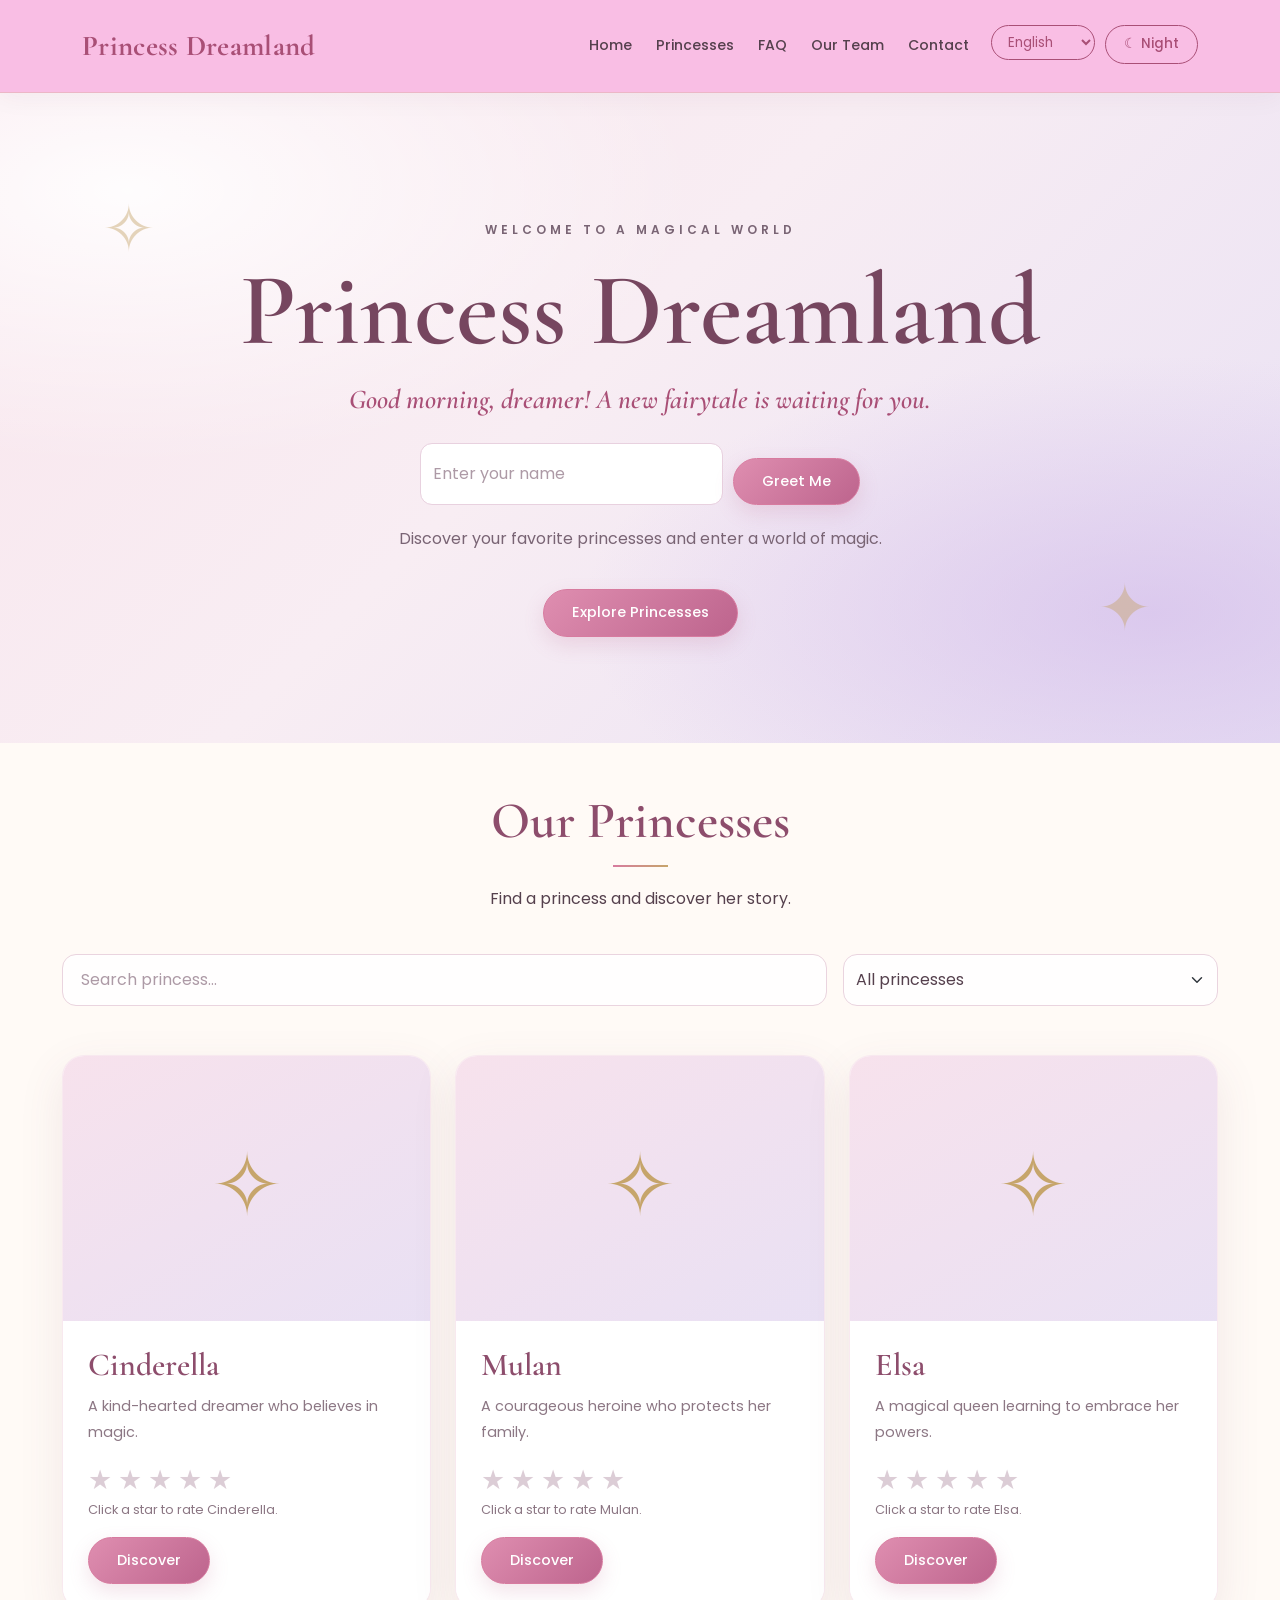
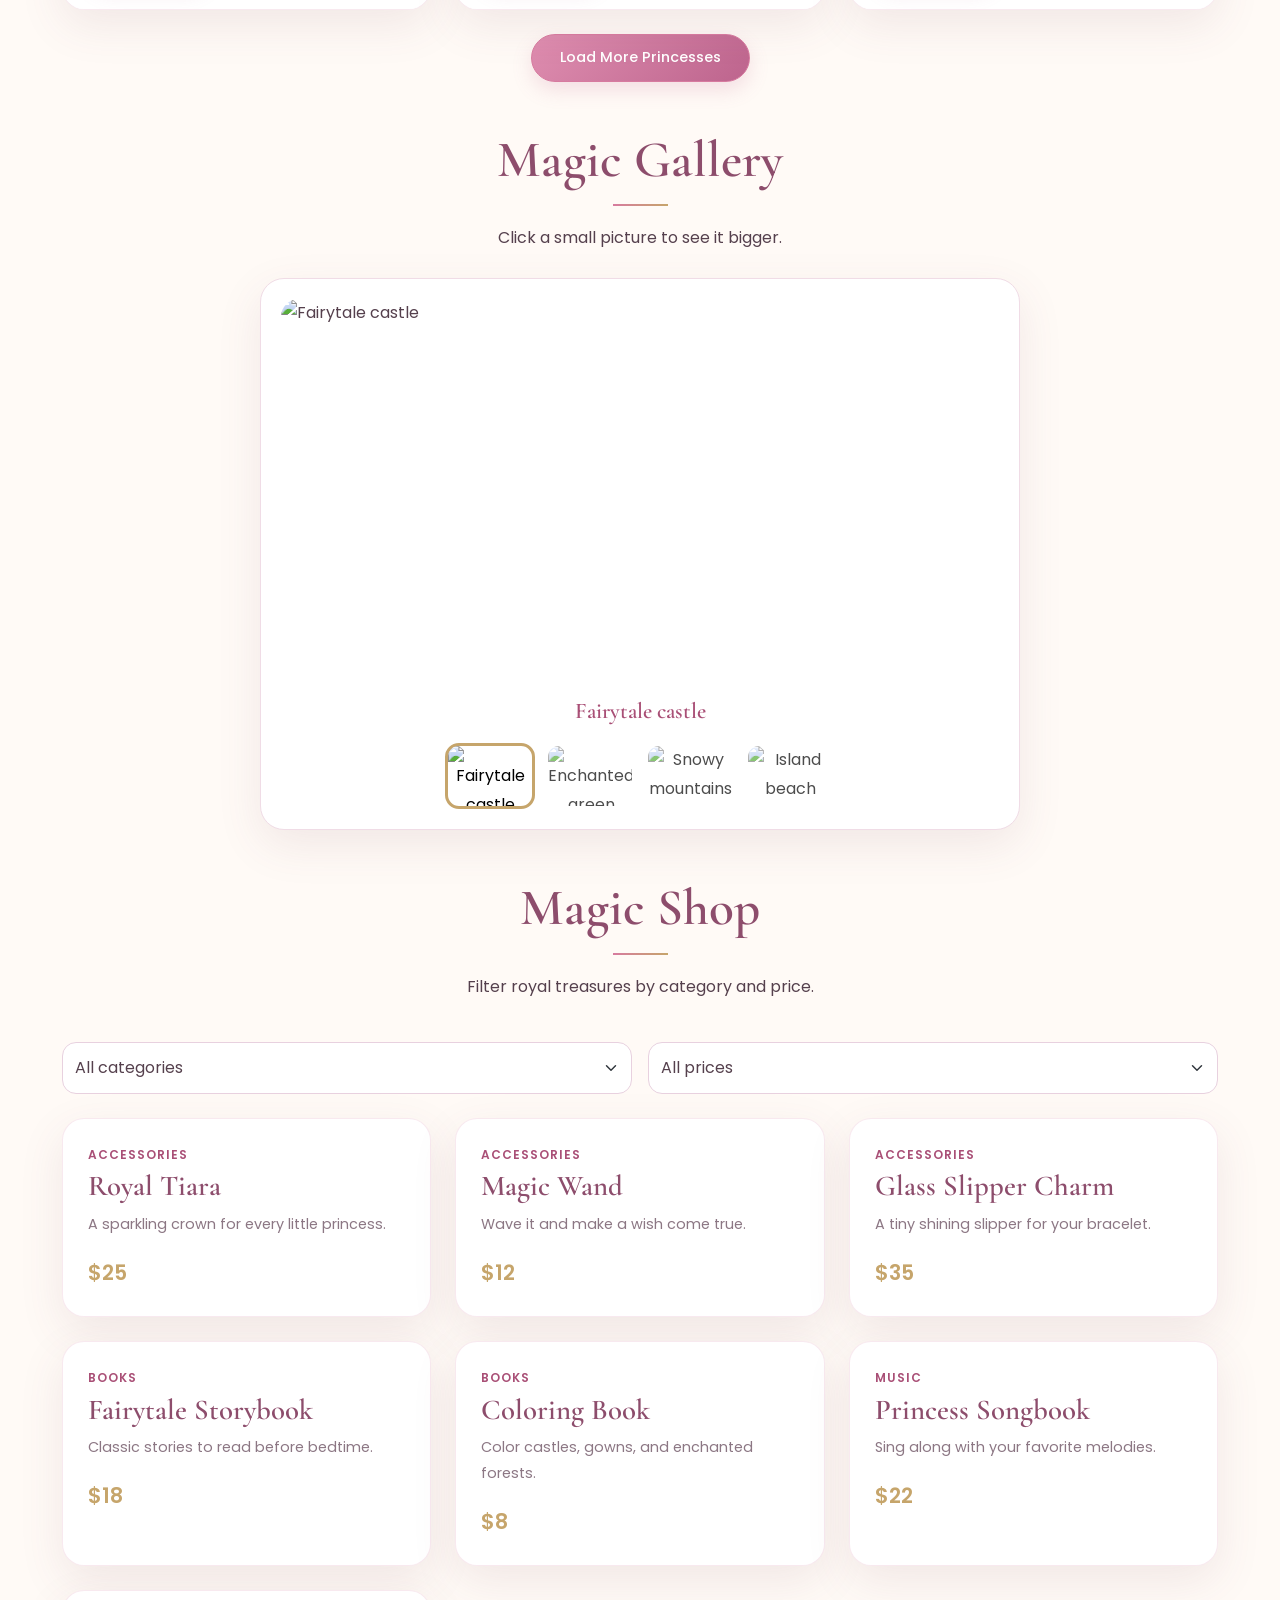
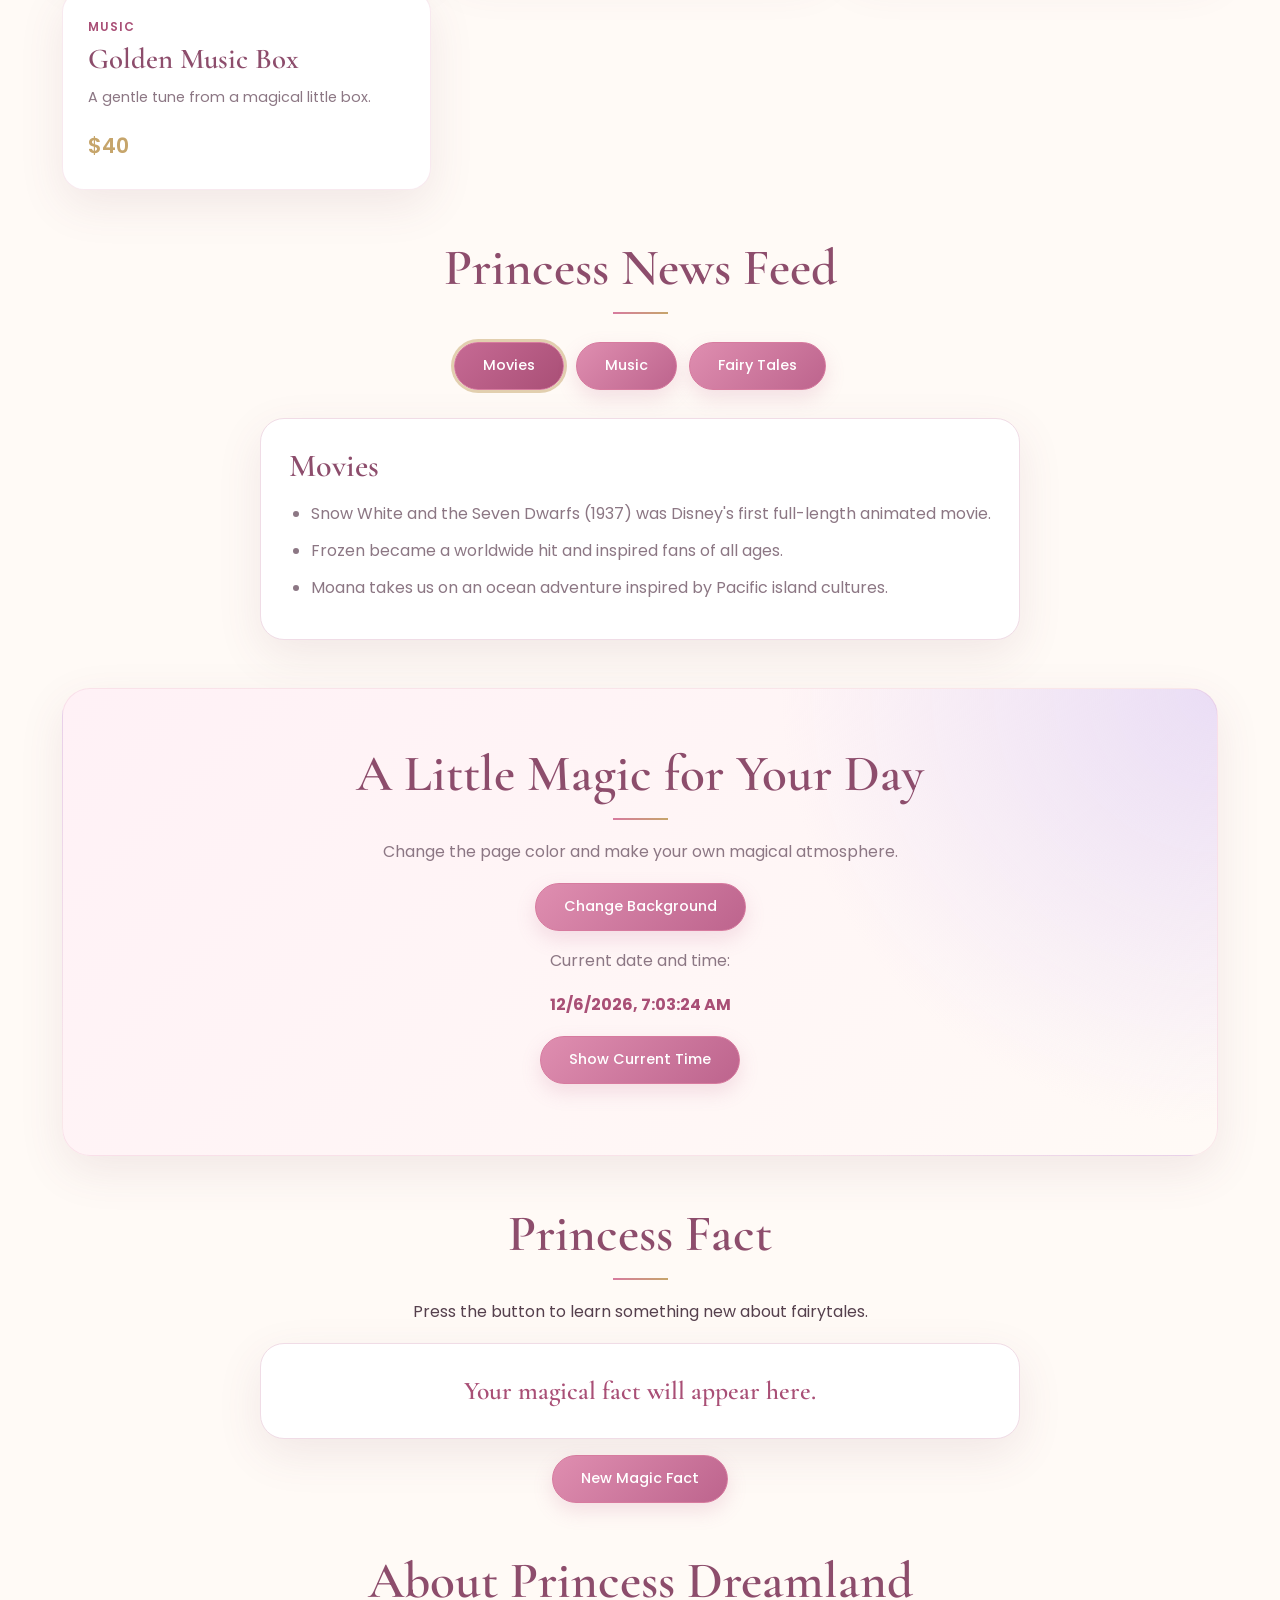
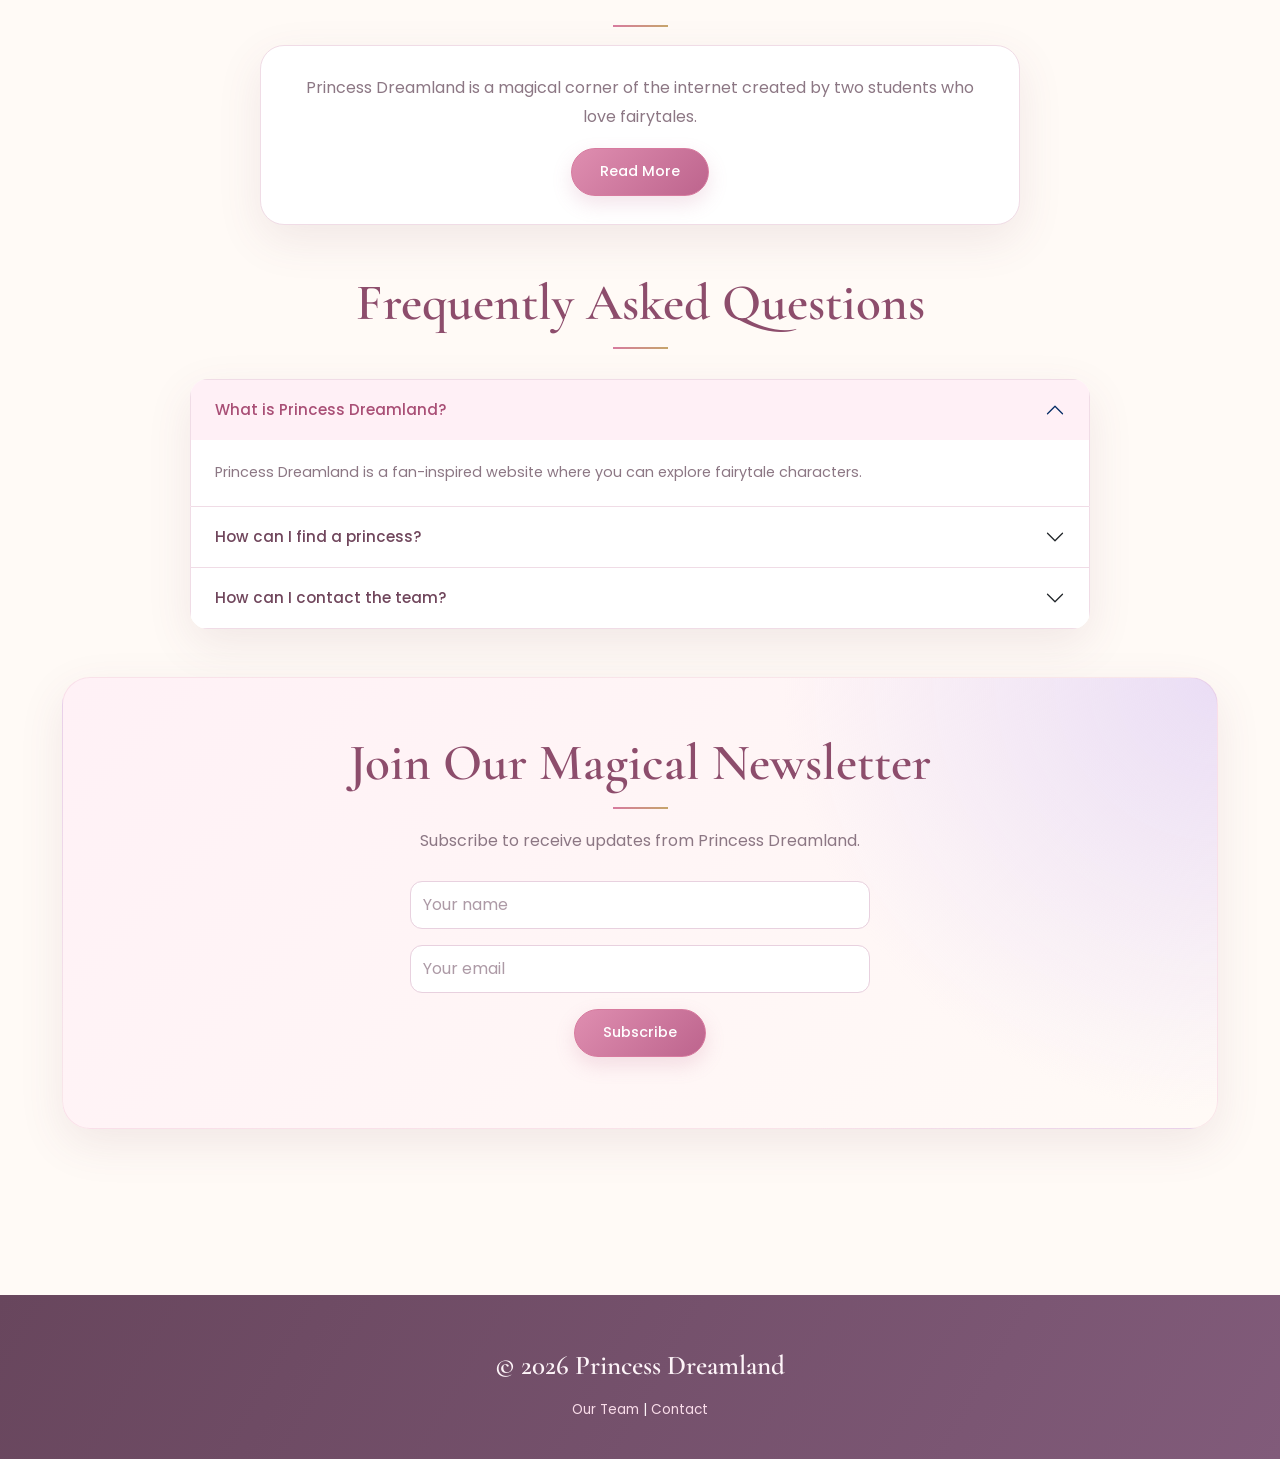
==== commit a2c075d5: "Add something" ====
--- a/index.html
+++ b/index.html
@@ -82,13 +82,13 @@
       <h2 class="section-title text-center" data-i18n="gallery_title">Magic Gallery</h2>
       <p class="text-center" data-i18n="gallery_text">Click a small picture to see it bigger.</p>
       <div class="gallery-box mx-auto">
-        <img id="mainImage" class="main-image" src="https://images.unsplash.com/photo-1518709268805-4e9042af9f23?auto=format&fit=crop&w=1000&q=80" alt="Fairytale castle">
+        <img id="mainImage" class="main-image" src="https://static.vecteezy.com/system/resources/previews/032/329/463/large_2x/castle-in-the-mountains-fairy-tale-landscape-cartoon-vector-illustration-photo.jpg" alt="Fairytale castle">
         <p id="mainCaption" class="gallery-caption">Fairytale castle</p>
         <div class="thumbnails">
-          <button type="button" class="thumb-btn active" data-full="https://images.unsplash.com/photo-1518709268805-4e9042af9f23?auto=format&fit=crop&w=1000&q=80" data-caption="Fairytale castle"><img src="https://images.unsplash.com/photo-1518709268805-4e9042af9f23?auto=format&fit=crop&w=200&q=80" alt="Fairytale castle thumbnail"></button>
-          <button type="button" class="thumb-btn" data-full="https://images.unsplash.com/photo-1511497584788-876760111969?auto=format&fit=crop&w=1000&q=80" data-caption="Enchanted green forest"><img src="https://images.unsplash.com/photo-1511497584788-876760111969?auto=format&fit=crop&w=200&q=80" alt="Green forest thumbnail"></button>
-          <button type="button" class="thumb-btn" data-full="https://images.unsplash.com/photo-1519681393784-d120267933ba?auto=format&fit=crop&w=1000&q=80" data-caption="Snowy mountains of the ice kingdom"><img src="https://images.unsplash.com/photo-1519681393784-d120267933ba?auto=format&fit=crop&w=200&q=80" alt="Snowy mountains thumbnail"></button>
-          <button type="button" class="thumb-btn" data-full="https://images.unsplash.com/photo-1507525428034-b723cf961d3e?auto=format&fit=crop&w=1000&q=80" data-caption="A sunny island beach"><img src="https://images.unsplash.com/photo-1507525428034-b723cf961d3e?auto=format&fit=crop&w=200&q=80" alt="Island beach thumbnail"></button>
+          <button type="button" class="thumb-btn active" data-full="https://static.vecteezy.com/system/resources/previews/032/329/463/large_2x/castle-in-the-mountains-fairy-tale-landscape-cartoon-vector-illustration-photo.jpg" data-caption="Fairytale castle"><img src="https://static.vecteezy.com/system/resources/previews/032/329/463/large_2x/castle-in-the-mountains-fairy-tale-landscape-cartoon-vector-illustration-photo.jpg" alt="Fairytale castle thumbnail"></button>
+          <button type="button" class="thumb-btn" data-full="https://img.freepik.com/premium-photo/enchanted-grove-cartoon-fantasy-garden_839035-1539280.jpg" data-caption="Enchanted green forest"><img src="https://img.freepik.com/premium-photo/enchanted-grove-cartoon-fantasy-garden_839035-1539280.jpg" alt="Enchanted green forest"></button>
+          <button type="button" class="thumb-btn" data-full="https://thumbs.dreamstime.com/b/ice-kingdom-magnificent-palace-surrounded-snowy-mountains-frosty-landscapes-325072539.jpg?w=992" data-caption="Snowy mountains of the ice kingdom"><img src="https://thumbs.dreamstime.com/b/ice-kingdom-magnificent-palace-surrounded-snowy-mountains-frosty-landscapes-325072539.jpg?w=992" alt="Snowy mountains thumbnail"></button>
+          <button type="button" class="thumb-btn" data-full="https://img.freepik.com/vector-premium/palmeras-playa-dibujos-animados-isla-pequena_961875-232148.jpg?w=2000" data-caption="A sunny island beach"><img src="https://img.freepik.com/vector-premium/palmeras-playa-dibujos-animados-isla-pequena_961875-232148.jpg?w=2000" alt="Island beach thumbnail"></button>
         </div>
       </div>
     </section>
